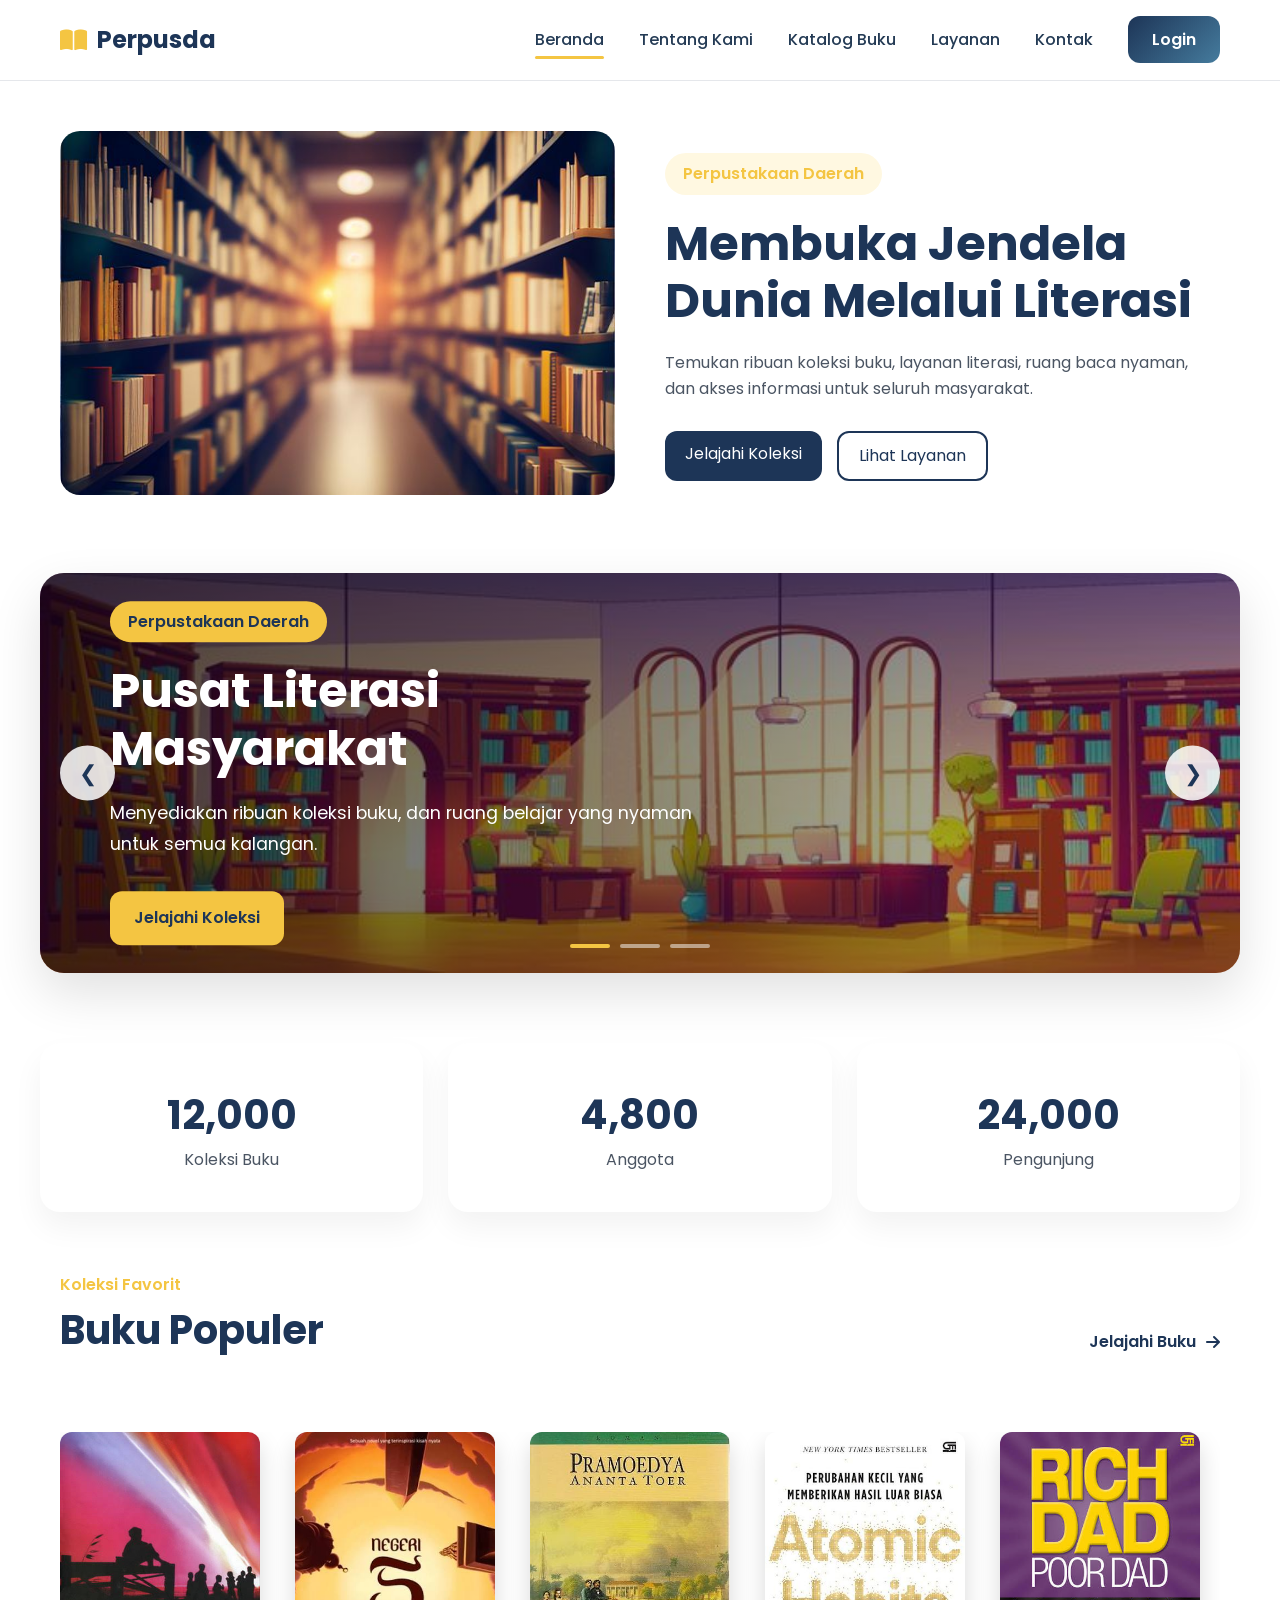
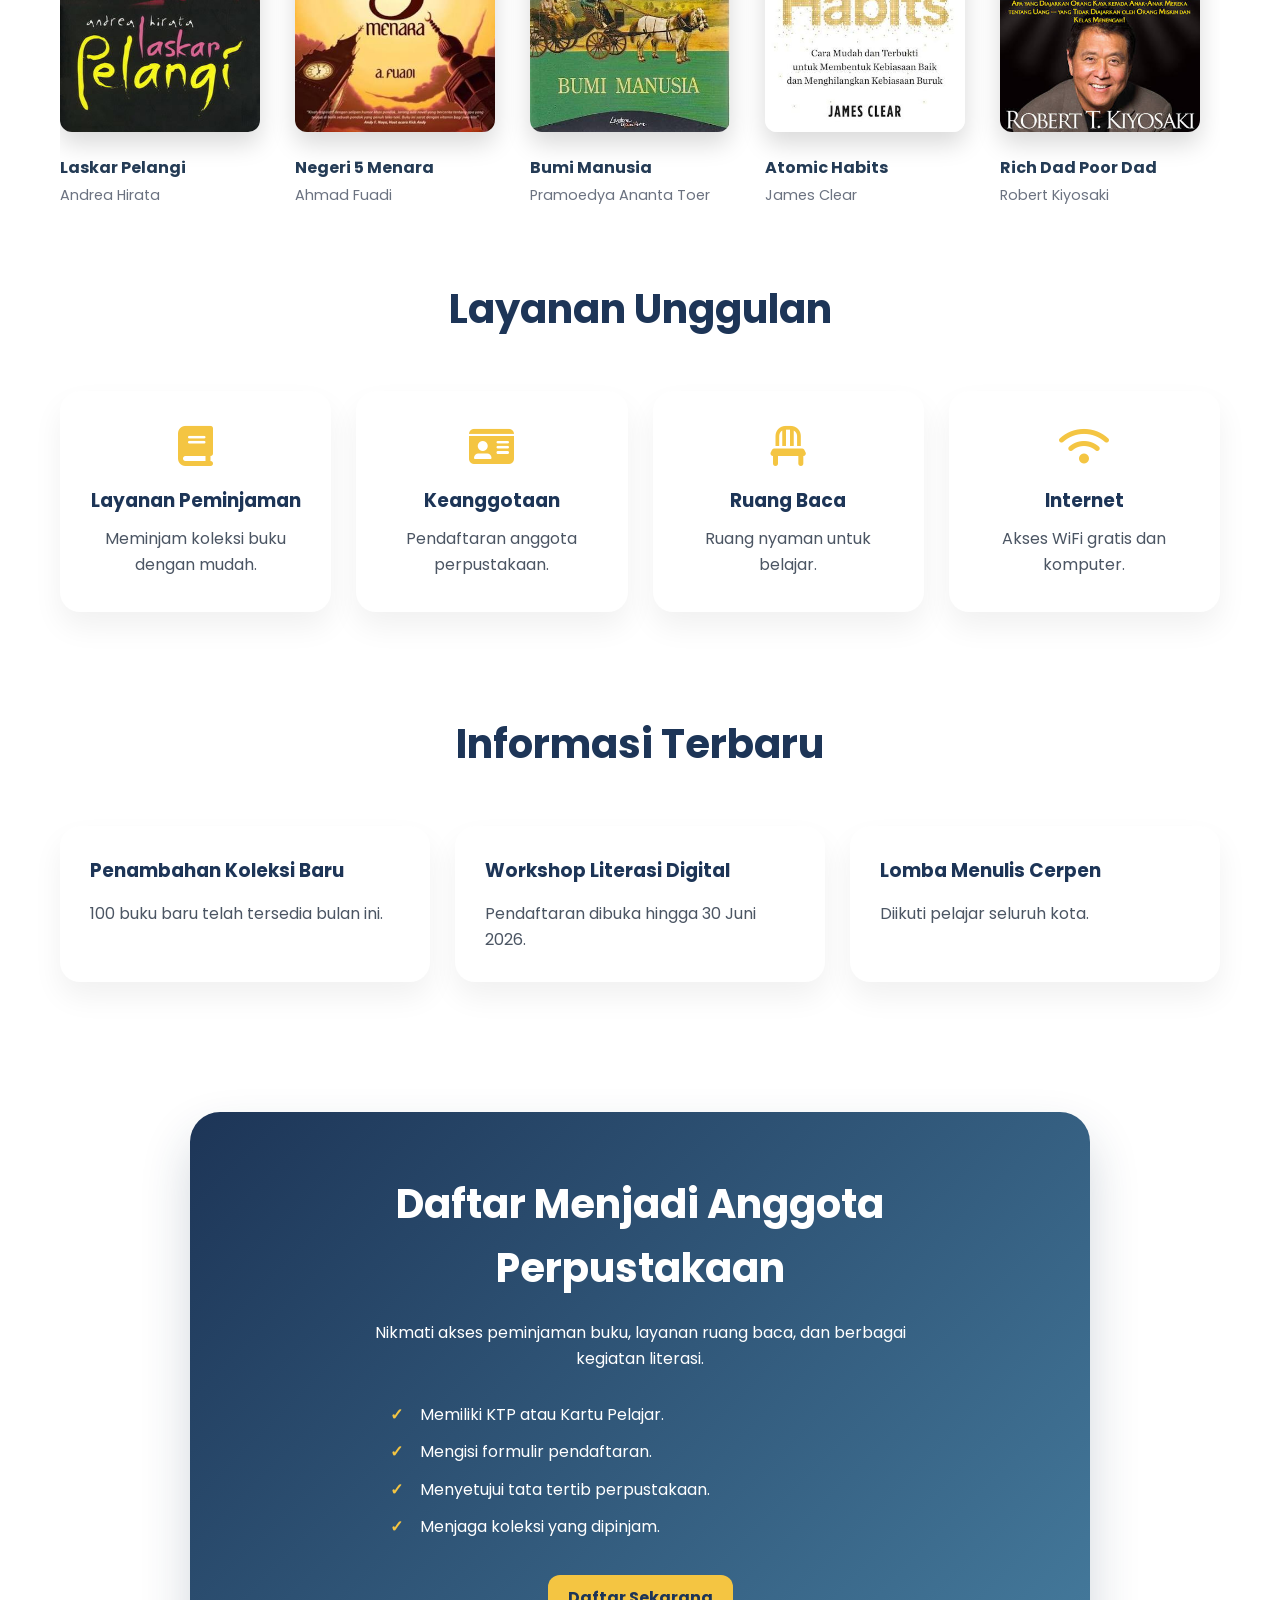
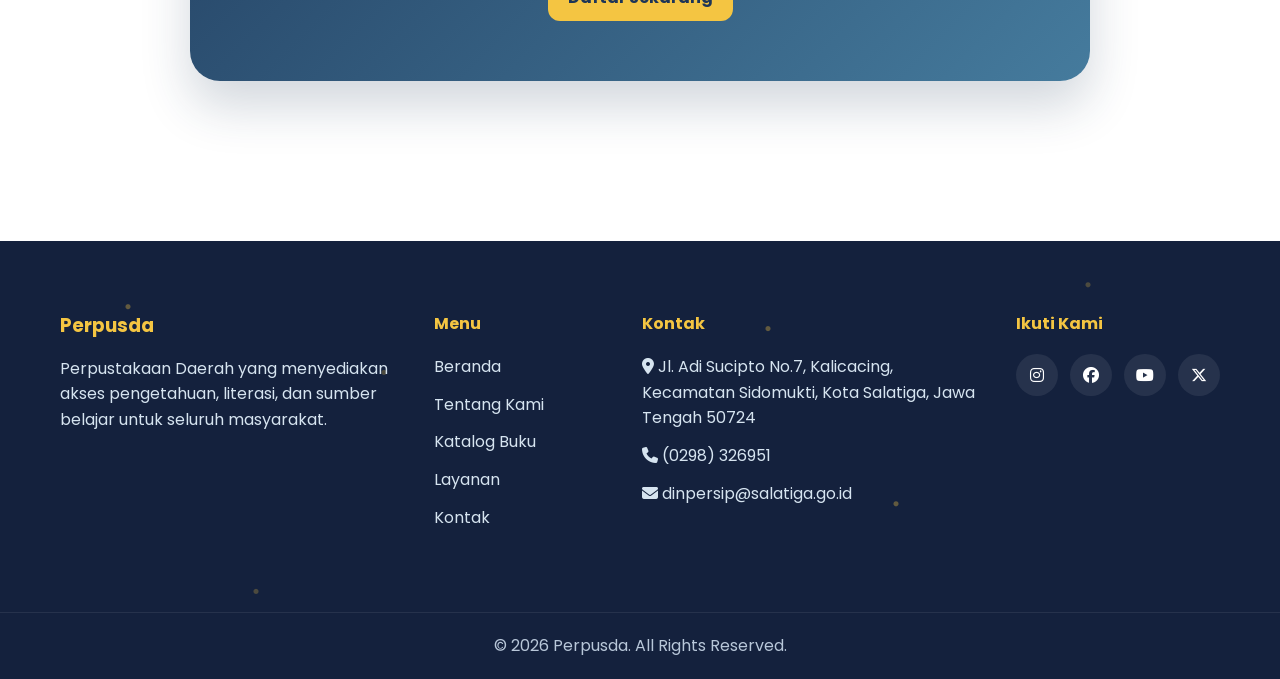
==== index.html @ 0315a5a1 "rename home.html jadi index.html" ====
<!doctype html>
<html lang="id">
  <head>
    <meta charset="UTF-8" />
    <meta name="viewport" content="width=device-width, initial-scale=1.0" />
    <title>Perpusda</title>
    <link rel="stylesheet" href="css/style-home.css" />

    <!-- Icon -->
    <link
      rel="stylesheet"
      href="https://cdnjs.cloudflare.com/ajax/libs/font-awesome/6.5.1/css/all.min.css"
    />
  </head>
  <body>
    <!-- Navbar -->
    <header>
      <nav class="navbar">
        <a href="home.html" class="logo">
          <i class="fa-solid fa-book-open"></i>
          Perpusda
        </a>

        <ul class="nav-links">
          <li><a href="home.html" class="active">Beranda</a></li>
          <li><a href="tentang.html">Tentang Kami</a></li>
          <li><a href="katalog.html">Katalog Buku</a></li>
          <li><a href="layanan.html">Layanan</a></li>
          <li><a href="kontak.html">Kontak</a></li>
          <li><a href="login.html" class="login-btn">Login</a></li>
        </ul>

        <button class="menu-toggle">
          <i class="fa-solid fa-bars"></i>
        </button>
      </nav>
    </header>

    <!-- Konten -->

    <!-- hero section -->
    <section class="home-hero-section">
      <div class="home-hero-container">
        <div class="home-hero-image">
          <img src="images/home/hero-img.jpg" alt="Perpustakaan" />
        </div>
        
        <div class="home-hero-content">
          <span class="home-hero-tag"> Perpustakaan Daerah </span>

          <h1 class="home-hero-title">
            Membuka Jendela Dunia Melalui Literasi
          </h1>

          <p class="home-hero-description">
            Temukan ribuan koleksi buku, layanan literasi, ruang baca nyaman,
            dan akses informasi untuk seluruh masyarakat.
          </p>

          <div class="home-hero-buttons">
            <a href="katalog.html" class="home-primary-btn">Jelajahi Koleksi</a>

            <a href="layanan.html" class="home-secondary-btn">Lihat Layanan</a>
          </div>
        </div>
      </div>
    </section>

    <!-- carousel -->
    <section class="home-carousel-section">
      <div class="home-carousel-container">
        <!-- Slide 1 -->
        <div class="home-carousel-slide active">
          <img
            src="images/home/carousel1.jpg"
            alt="Gedung Perpustakaan"
            class="home-carousel-image"
          />

          <div class="home-carousel-overlay"></div>

          <div class="home-carousel-content">
            <span class="home-carousel-badge">Perpustakaan Daerah</span>

            <h2 class="home-carousel-title">Pusat Literasi Masyarakat</h2>

            <p class="home-carousel-description">
              Menyediakan ribuan koleksi buku, dan ruang belajar yang nyaman
              untuk semua kalangan.
            </p>

            <a href="katalog.html" class="home-carousel-button">
              Jelajahi Koleksi
            </a>
          </div>
        </div>

        <!-- Slide 2 -->
        <div class="home-carousel-slide">
          <img
            src="images/home/carousel2.jpg"
            alt="Ruang Baca"
            class="home-carousel-image"
          />

          <div class="home-carousel-overlay"></div>

          <div class="home-carousel-content">
            <span class="home-carousel-badge">Fasilitas</span>

            <h2 class="home-carousel-title">Ruang Baca Nyaman dan Modern</h2>

            <p class="home-carousel-description">
              Dilengkapi WiFi gratis, area diskusi, dan komputer publik.
            </p>

            <a href="layanan.html" class="home-carousel-button"
              >Lihat Layanan</a
            >
          </div>
        </div>

        <!-- Slide 3 -->
        <div class="home-carousel-slide">
          <img
            src="images/home/carousel3.jpg"
            alt="Workshop"
            class="home-carousel-image"
          />

          <div class="home-carousel-overlay"></div>

          <div class="home-carousel-content">
            <span class="home-carousel-badge">Event</span>

            <h2 class="home-carousel-title">Baca Buku Bareng</h2>

            <p class="home-carousel-description">
              Bawa buku favoritmu dan baca bersama komunitas perpustakaan.
            </p>

            <a href="#" class="home-carousel-button">Gabung Sekarang</a>
          </div>
        </div>

        <!-- Tombol Navigasi -->
        <button class="home-carousel-arrow home-carousel-prev">❮</button>

        <button class="home-carousel-arrow home-carousel-next">❯</button>

        <!-- Indicator -->
        <div class="home-carousel-dots">
          <span class="home-carousel-dot active"></span>
          <span class="home-carousel-dot"></span>
          <span class="home-carousel-dot"></span>
        </div>
      </div>
    </section>

    <!-- statistik -->
    <section class="home-stats-section">
      <div class="home-stats-container">
        <div class="home-stat-item">
          <h3 class="home-stat-number" data-target="25000">0</h3>
          <p>Koleksi Buku</p>
        </div>

        <div class="home-stat-item">
          <h3 class="home-stat-number" data-target="10000">0</h3>
          <p>Anggota</p>
        </div>

        <div class="home-stat-item">
          <h3 class="home-stat-number" data-target="50000">0</h3>
          <p>Pengunjung</p>
        </div>
      </div>
    </section>

    <!-- Buku Populer -->
    <section class="home-popular-section">
      <div class="home-section-heading">
        <div>
          <span class="home-section-subtitle"> Koleksi Favorit </span>

          <h2 class="home-section-title">Buku Populer</h2>
        </div>

        <a href="katalog.html" class="home-popular-link">
          Jelajahi Buku
          <i class="fa-solid fa-arrow-right"></i>
        </a>
      </div>

      <div class="home-popular-bookshelf">
        <article class="home-popular-book">
          <img
            src="images/katalog/laskar-pelangi.jpg"
            alt="Laskar Pelangi"
            class="home-popular-cover"
          />

          <h3 class="home-popular-title">Laskar Pelangi</h3>

          <p class="home-popular-author">Andrea Hirata</p>
        </article>

        <article class="home-popular-book">
          <img
            src="images/katalog/negeri-5-menara.jpg"
            alt="Negeri 5 Menara"
            class="home-popular-cover"
          />

          <h3 class="home-popular-title">Negeri 5 Menara</h3>

          <p class="home-popular-author">Ahmad Fuadi</p>
        </article>

        <article class="home-popular-book">
          <img
            src="images/katalog/bumi-manusia.jpg"
            alt="Bumi Manusia"
            class="home-popular-cover"
          />

          <h3 class="home-popular-title">Bumi Manusia</h3>

          <p class="home-popular-author">Pramoedya Ananta Toer</p>
        </article>

        <article class="home-popular-book">
          <img
            src="images/katalog/atomic-habits.jpg"
            alt="Atomic Habits"
            class="home-popular-cover"
          />

          <h3 class="home-popular-title">Atomic Habits</h3>

          <p class="home-popular-author">James Clear</p>
        </article>

        <article class="home-popular-book">
          <img
            src="images/katalog/rich dad poor dad.jpg"
            alt="Rich Dad Poor Dad"
            class="home-popular-cover"
          />

          <h3 class="home-popular-title">Rich Dad Poor Dad</h3>

          <p class="home-popular-author">Robert Kiyosaki</p>
        </article>
      </div>
    </section>

    <!-- Layanan -->
    <section class="home-services-section" id="layanan">
      <div class="home-services-container">
        <h2 class="home-section-title">Layanan Unggulan</h2>

        <div class="home-services-grid">
          <div class="home-service-item">
            <i class="fa-solid fa-book"></i>
            <h3>Layanan Peminjaman</h3>
            <p>Meminjam koleksi buku dengan mudah.</p>
          </div>

          <div class="home-service-item">
            <i class="fa-solid fa-id-card"></i>
            <h3>Keanggotaan</h3>
            <p>Pendaftaran anggota perpustakaan.</p>
          </div>

          <div class="home-service-item">
            <i class="fa-solid fa-chair"></i>
            <h3>Ruang Baca</h3>
            <p>Ruang nyaman untuk belajar.</p>
          </div>

          <div class="home-service-item">
            <i class="fa-solid fa-wifi"></i>
            <h3>Internet</h3>
            <p>Akses WiFi gratis dan komputer.</p>
          </div>
        </div>
      </div>
    </section>

    <!-- Informasi Terbaru -->
    <section class="home-news-section">
      <h2 class="home-section-title">Informasi Terbaru</h2>

      <div class="home-news-grid">
        <article class="home-news-item">
          <h3>Penambahan Koleksi Baru</h3>
          <p>100 buku baru telah tersedia bulan ini.</p>
        </article>

        <article class="home-news-item">
          <h3>Workshop Literasi Digital</h3>
          <p>Pendaftaran dibuka hingga 30 Juni 2026.</p>
        </article>

        <article class="home-news-item">
          <h3>Lomba Menulis Cerpen</h3>
          <p>Diikuti pelajar seluruh kota.</p>
        </article>
      </div>
    </section>

    <!-- Membership -->
    <section class="home-membership-section">
      <div class="home-membership-container">
        <h2>Daftar Menjadi Anggota Perpustakaan</h2>

        <p>
          Nikmati akses peminjaman buku, layanan ruang baca, dan berbagai
          kegiatan literasi.
        </p>

        <ul class="home-membership-terms">
          <li>Memiliki KTP atau Kartu Pelajar.</li>

          <li>Mengisi formulir pendaftaran.</li>

          <li>Menyetujui tata tertib perpustakaan.</li>

          <li>Menjaga koleksi yang dipinjam.</li>
        </ul>

        <a href="login.html" class="home-primary-btn"> Daftar Sekarang </a>
      </div>
    </section>

    <!-- Footer -->
    <footer>
      <div class="footer-container">
        <div class="footer-brand">
          <h3>Perpusda</h3>
          <p>
            Perpustakaan Daerah yang menyediakan akses pengetahuan, literasi,
            dan sumber belajar untuk seluruh masyarakat.
          </p>
        </div>

        <div class="footer-links">
          <h4>Menu</h4>
          <a href="home.html">Beranda</a>
          <a href="tentang.html">Tentang Kami</a>
          <a href="katalog.html">Katalog Buku</a>
          <a href="layanan.html">Layanan</a>
          <a href="kontak.html">Kontak</a>
        </div>

        <div class="footer-contact">
          <h4>Kontak</h4>
          <p><i class="fa-solid fa-location-dot"></i> Jl. Adi Sucipto No.7, Kalicacing, Kecamatan Sidomukti, Kota Salatiga, Jawa Tengah 50724</p>
          <p><i class="fa-solid fa-phone"></i> (0298) 326951</p>
          <p><i class="fa-solid fa-envelope"></i> dinpersip@salatiga.go.id</p>
        </div>

        <div class="footer-social">
          <h4>Ikuti Kami</h4>

          <div class="social-icons">
            <a href="#"><i class="fab fa-instagram"></i></a>
            <a href="#"><i class="fab fa-facebook"></i></a>
            <a href="#"><i class="fab fa-youtube"></i></a>
            <a href="#"><i class="fab fa-x-twitter"></i></a>
          </div>
        </div>
      </div>

      <div class="footer-bottom">© 2026 Perpusda. All Rights Reserved.</div>
    </footer>
    <script src="js/script.js"></script>
    <script src="js/script-home.js"></script>
  </body>
</html>
---- css/style-home.css ----
/* =========================
   GOOGLE FONT
========================= */
@import url('https://fonts.googleapis.com/css2?family=Poppins:wght@300;400;500;600;700&display=swap');

/* =========================
   ROOT COLOR
========================= */
:root{
    --background: #FFFFFF;

    /* Starry Night Palette */
    --primary: #1D3557;
    --secondary: #457B9D;
    --accent: #F4C542;
    --accent-dark: #D9A404;

    --heading: #243B55;
    --text: #4B5563;
    --border: #E5E7EB;

    --card-bg: #FFFDF7;
    --footer-bg: #14213D;

    --shadow:
        0 10px 25px rgba(29,53,87,.08);
}

*{
    margin:0;
    padding:0;
    box-sizing:border-box;
}

html{
    scroll-behavior:smooth;
}

body{
    font-family:'Poppins', sans-serif;
    background:var(--background);
    color:var(--text);
    line-height:1.6;
}

a{
    text-decoration:none;
}

ul{
    list-style:none;
}

/* =========================
   NAVBAR
========================= */

header{
    position:sticky;
    top:0;
    z-index:1000;
    background:rgba(255,255,255,.96);
    backdrop-filter:blur(12px);
    border-bottom:1px solid var(--border);
}

.navbar{
    max-width:1200px;
    margin:auto;
    height:80px;
    padding:0 20px;

    display:flex;
    align-items:center;
    justify-content:space-between;
}

/* Logo */

.logo{
    display:flex;
    align-items:center;
    gap:10px;

    font-size:1.5rem;
    font-weight:700;
    color:var(--primary);
}

.logo i{
    color:var(--accent);
}

/* Menu */

.nav-links{
    display:flex;
    gap:35px;
}

.nav-links a{
    position:relative;
    color:var(--heading);
    font-weight:500;
    transition:.3s;
}

.nav-links a::after{
    content:'';
    position:absolute;
    left:0;
    bottom:-8px;

    width:0;
    height:3px;

    background:var(--accent);
    border-radius:99px;

    transition:.3s;
}

.nav-links a:hover{
    color:var(--primary);
}

.nav-links a:hover::after{
    width:100%;
}

.nav-links a:hover::after,
.nav-links a.active::after {
    width: 100%;
}

/* Login Button */

.nav-links .login-btn{
    background:linear-gradient(
        135deg,
        var(--primary),
        var(--secondary)
    );

    color:white;
    padding:12px 24px;
    border-radius:12px;

    font-weight:600;
    transition:.3s;
}

.nav-links .login-btn::after{
    display:none;
}

.nav-links .login-btn:hover{
    transform:translateY(-2px);
    box-shadow:
        0 12px 24px rgba(29,53,87,.2);
}

/* Mobile Button */

.menu-toggle{
    display:none;
    background:none;
    border:none;
    font-size:1.5rem;
    cursor:pointer;
    color:var(--primary);
}

/* =========================
   DEMO CONTENT
========================= */

main{
    min-height:70vh;
}

/* =========================
   FOOTER
========================= */

footer{
    position:relative;
    overflow:hidden;

    background:var(--footer-bg);
    color:white;

    margin-top:80px;
}

/* Star effect */

footer::before{
    content:"";

    position:absolute;
    inset:0;

    background:
    radial-gradient(circle at 10% 15%, rgba(244,197,66,.35) 2px, transparent 3px),
    radial-gradient(circle at 30% 30%, rgba(244,197,66,.25) 2px, transparent 3px),
    radial-gradient(circle at 60% 20%, rgba(244,197,66,.35) 2px, transparent 3px),
    radial-gradient(circle at 85% 10%, rgba(244,197,66,.25) 2px, transparent 3px),
    radial-gradient(circle at 70% 60%, rgba(244,197,66,.35) 2px, transparent 3px),
    radial-gradient(circle at 20% 80%, rgba(244,197,66,.25) 2px, transparent 3px);

    pointer-events:none;
}

/* Footer Container */

.footer-container{
    position:relative;
    z-index:2;

    max-width:1200px;
    margin:auto;
    padding:70px 20px;

    display:grid;
    grid-template-columns:
        2fr
        1fr
        2fr
        1fr;

    gap:40px;
}

/* Brand */

.footer-brand h3{
    color:var(--accent);
    margin-bottom:15px;
}

.footer-brand p{
    color:#D6E4F0;
}

/* Titles */

.footer-links h4,
.footer-contact h4,
.footer-social h4{
    color:var(--accent);
    margin-bottom:18px;
}

/* Links */

.footer-links{
    display:flex;
    flex-direction:column;
}

.footer-links a{
    color:#D6E4F0;
    margin-bottom:12px;
    transition:.3s;
}

.footer-links a:hover{
    color:var(--accent);
    padding-left:5px;
}

/* Contact */

.footer-contact p{
    color:#D6E4F0;
    margin-bottom:12px;
}

/* Social */

.social-icons{
    display:flex;
    gap:12px;
}

.social-icons a{
    width:42px;
    height:42px;

    border-radius:50%;

    display:flex;
    align-items:center;
    justify-content:center;

    background:rgba(255,255,255,.08);
    color:white;

    transition:.3s;
}

.social-icons a:hover{
    background:var(--accent);
    color:var(--primary);
    transform:translateY(-4px);
}

/* Bottom */

.footer-bottom{
    position:relative;
    z-index:2;

    text-align:center;

    padding:20px;

    color:#B8C7D9;

    border-top:
        1px solid rgba(255,255,255,.08);
}


/* CSS untuk home */
/* Kode di bawah ini */
.home-hero-section{
    padding:50px 0;
}

.home-hero-container{
    max-width:1200px;
    margin:auto;
    padding:0 20px;

    display:grid;
    grid-template-columns:1fr 1fr;
    gap:50px;
    align-items:center;
}

.home-hero-tag{
    display:inline-block;

    padding:8px 18px;

    border-radius:50px;

    background:#FFF8E1;

    color:var(--accent);

    font-weight:600;
}

.home-hero-title{
    font-size:3rem;
    line-height:1.2;
    color:var(--primary);

    margin:20px 0;
}

.home-hero-description{
    max-width:550px;
    margin-bottom:30px;
}

.home-hero-image img{
    width:100%;
    max-width:600px;
    border-radius:20px;
}

.home-hero-buttons{
    display:flex;
    gap:15px;
}

.home-primary-btn{
    background:var(--primary);
    color:white;

    padding:10px 20px;
    border-radius:12px;
}

.home-secondary-btn{
    border:2px solid var(--primary);
    color:var(--primary);

    padding:10px 20px;
    border-radius:12px;
}

/* ==================================
   HOME CAROUSEL
================================== */

.home-carousel-section{
    padding:20px 0;
}

.home-carousel-container{
    max-width:1200px;
    height:400px;

    margin:auto;

    position:relative;

    overflow:hidden;

    border-radius:24px;

    box-shadow:
    0 20px 50px rgba(0,0,0,.12);
}

.home-carousel-slide{
    position:absolute;

    inset:0;

    opacity:0;

    transition:opacity .6s ease;

    pointer-events:none;
}

.home-carousel-slide.active{
    opacity:1;
    pointer-events:auto;
}

.home-carousel-image{
    width:100%;
    height:100%;
    object-fit:cover;
}

.home-carousel-overlay{
    position:absolute;
    inset:0;

    background:
    linear-gradient(
        to right,
        rgba(0,0,0,.65),
        rgba(0,0,0,.25)
    );
}

.home-carousel-content{
    position:absolute;

    left:70px;
    top:50%;

    transform:translateY(-50%);

    max-width:600px;

    color:white;

    z-index:5;
}

.home-carousel-badge{
    display:inline-block;

    padding:8px 18px;

    border-radius:50px;

    background:var(--accent);

    color:var(--primary);

    font-weight:600;

    margin-bottom:20px;
}

.home-carousel-title{
    font-size:3rem;
    line-height:1.2;

    margin-bottom:20px;
}

.home-carousel-description{
    font-size:1.1rem;
    line-height:1.8;

    margin-bottom:30px;
}

.home-carousel-button{
    display:inline-block;

    background:var(--accent);

    color:var(--primary);

    padding:14px 24px;

    border-radius:12px;

    font-weight:600;
}

/* Arrow */

.home-carousel-arrow{
    position:absolute;

    top:50%;

    transform:translateY(-50%);

    width:55px;
    height:55px;

    border:none;

    border-radius:50%;

    cursor:pointer;

    z-index:10;

    background:
    rgba(255,255,255,.85);

    color:var(--primary);

    font-size:1.4rem;

    transition:.3s;
}

.home-carousel-arrow:hover{
    background:var(--accent);
}

.home-carousel-prev{
    left:20px;
}

.home-carousel-next{
    right:20px;
}

/* Dots */

.home-carousel-dots{
    position:absolute;

    bottom:25px;
    left:50%;

    transform:translateX(-50%);

    display:flex;
    gap:10px;

    z-index:10;
}

.home-carousel-dot{
    width:40px;
    height:4px;

    border-radius:999px;

    background:
    rgba(255,255,255,.5);

    cursor:pointer;

    transition:.3s;
}

.home-carousel-dot.active{
    background:var(--accent);
}

.home-stats-section{
    padding:50px 0;
}

.home-stats-container{
    max-width:1200px;
    margin:auto;

    display:grid;
    grid-template-columns:
        repeat(3,1fr);

    gap:25px;
}

.home-stat-item{
    padding:40px;
    text-align:center;

    border-radius:20px;

    background:white;

    box-shadow:
    0 15px 30px rgba(0,0,0,.05);
}

.home-stat-item h3{
    font-size:2.5rem;
    color:var(--primary);
}

.home-popular-section{
    max-width:1200px;
    margin:10px auto;
    padding:0 20px;
}

.home-section-heading{
    display:flex;
    justify-content:space-between;
    align-items:center;

    margin-bottom:20px;
}

.home-section-subtitle{
    color:var(--accent);
    font-weight:600;
}

.home-section-title{
    color:var(--primary);
    font-size:2.2rem;
}

.home-popular-link{
    display:flex;
    align-items:center;
    gap:10px;

    color:var(--primary);
    font-weight:600;
}

.home-popular-bookshelf{
    display:flex;
    gap:35px;

    overflow-x:auto;

    padding-bottom:10px;
}

.home-popular-bookshelf::-webkit-scrollbar{
    height:6px;
}

.home-popular-bookshelf::-webkit-scrollbar-thumb{
    background:var(--accent);
    border-radius:999px;
}

.home-popular-book{
    min-width:180px;
    transition:.3s;
}

.home-popular-book:hover{
    transform:translateY(-10px);
}

.home-popular-cover{
    width:200px;
    aspect-ratio:3/4.5;

    object-fit:cover;

    border-radius:12px;

    box-shadow:
        0 12px 25px rgba(0,0,0,.15);

    margin-bottom:15px;
}

.home-popular-title{
    color:var(--heading);
    font-size:1rem;
    margin-bottom:4px;
}

.home-popular-author{
    color:#6B7280;
    font-size:.9rem;
}

.home-services-section{
    padding:50px 0;
}

.home-services-container{
    max-width:1200px;
    margin:auto;
    padding:0 20px;
}

.home-section-title{
    text-align:center;
    color:var(--primary);
    font-size:2.5rem;
    margin-bottom:50px;
}

.home-services-grid{
    display:grid;
    grid-template-columns:
        repeat(auto-fit,minmax(250px,1fr));
    gap:25px;
}

.home-service-item{
    background:white;
    padding:35px 25px;

    text-align:center;

    border-radius:20px;

    box-shadow:
        0 15px 30px rgba(0,0,0,.06);

    transition:.3s;
}

.home-service-item:hover{
    transform:translateY(-10px);
}

.home-service-item i{
    font-size:2.5rem;
    color:var(--accent);
    margin-bottom:20px;
}

.home-service-item h3{
    color:var(--primary);
    margin-bottom:10px;
}

/* HOME NEWS */

.home-news-section{
    padding:50px 0;
}

.home-news-grid{
    max-width:1200px;
    margin:auto;

    padding:0 20px;

    display:grid;
    grid-template-columns:
        repeat(auto-fit,minmax(300px,1fr));

    gap:25px;
}

.home-news-item{
    background:white;

    padding:30px;

    border-radius:20px;

    box-shadow:
        0 15px 30px rgba(0,0,0,.06);

    transition:.3s;
}

.home-news-item:hover{
    transform:translateY(-8px);
}

.home-news-item h3{
    color:var(--primary);
    margin-bottom:15px;
}

/* HOME MEMBERSHIP CTA */

.home-membership-section{
    padding:80px 20px;
}

.home-membership-container{

    max-width:900px;
    margin:auto;

    background:
        linear-gradient(
            135deg,
            var(--primary),
            var(--secondary)
        );

    color:white;

    padding:60px;

    border-radius:30px;

    text-align:center;

    box-shadow:
        0 25px 50px rgba(29,53,87,.2);
}

.home-membership-container h2{
    font-size:2.5rem;
    margin-bottom:20px;
}

.home-membership-container p{
    max-width:600px;
    margin:auto auto 30px;
}

.home-membership-terms{
    text-align:left;

    max-width:500px;

    margin:0 auto 35px;

    display:flex;
    flex-direction:column;
    gap:12px;
}

.home-membership-terms li{
    list-style:none;

    position:relative;

    padding-left:30px;
}

.home-membership-terms li::before{
    content:"✓";

    position:absolute;
    left:0;

    color:var(--accent);

    font-weight:bold;
}

.home-membership-container .home-primary-btn{
    background:var(--accent);
    color:var(--primary);

    font-weight:700;

    display:inline-block;
}


/* =========================================
   RESPONSIVE HOME PAGE
========================================= */

/* Laptop kecil / Tablet */
@media (max-width: 992px) {
  .navbar {
    padding: 0 15px;
  }

  .nav-links {
    gap: 20px;
  }

  .home-hero-container {
    max-width: 90%;
  }

  .home-hero-description {
    max-width: 100%;
  }

  .home-hero-title {
    font-size: 2rem;
  }

  .home-hero-description {
    font-size: 1rem;
  }

  .home-hero-tag {
    font-size: 0.9rem;
    padding: 6px 14px;
  }

  .home-hero-image img {
    width: 100%;
    max-width: 500px;
  }

  .home-carousel-container {
    height: 350px;
    width: 90%;
  }

  .home-carousel-content {
    left: 100px;
    max-width: 80%;
  }

  .home-carousel-badge {
    padding: 6px 14px;
    font-size: 0.9rem;
  }

  .home-carousel-title {
    font-size: 2rem;
  }

  .home-carousel-description {
    font-size: 1rem;
  }

  .home-carousel-button {
    padding: 12px 20px;
    font-size: 0.9rem;
  }

  .home-stats-container {
    grid-template-columns: repeat(3, 1fr);
    gap: 20px;
    max-width: 90%;
  }

  .home-services-grid {
    grid-template-columns: repeat(3, 1fr);
  }

  .footer-container {
    grid-template-columns: 1fr 1fr;
    gap: 30px;
    max-width: 90%;
  }

  .home-popular-section {
    max-width: 90%;
  }

  .home-services-container {
    max-width: 90%;
    grid-template-columns: 1fr 1fr;
  }

  .home-news-grid {
    max-width: 90%;
    grid-template-columns: 1fr 1fr;
  }

  .home-membership-container {
    max-width: 90%;
  }
}

/* Mobile */
@media (max-width: 768px) {
  /* Navbar mobile */
  .menu-toggle {
    display: block;
  }

  .nav-links {
    position: absolute;
    top: 80px;
    left: 0;
    width: 100%;

    flex-direction: column;
    background: white;
    padding: 20px;

    gap: 20px;
    display: none;

    border-bottom: 1px solid var(--border);
  }

  .nav-links.active {
    display: flex;
  }

  .nav-links .login-btn {
    display: block;
    width: 100%;
    margin-top: 10px;
    text-align: center;
  }
  
  /* Hero */
  .home-hero-section {
    padding: 30px 0;
  }

  .home-hero-container {
    grid-template-columns: 1fr;
    text-align: center;
    gap: 15px;
  }
  
  .home-hero-buttons {
    justify-content: center;
    flex-wrap: wrap;
  }

  .home-hero-title {
    font-size: 1.8rem;
  }

  .home-hero-description {
    font-size: 0.8rem;
  }

  .home-hero-tag {
    font-size: 0.8rem;
    padding: 4px 12px;
  }

  .home-hero-buttons {
    font-size: 14px;
  }

  /* Carousel */
  .home-carousel-container {
    height: 280px;
    border-radius: 16px;
  }

  .home-carousel-content {
    left: 90px;
    right: 100px;
    max-width: 90%;
  }

  .home-carousel-title {
    font-size: 1.3rem;
  }

  .home-carousel-description {
    font-size: 0.9rem;
    line-height: 1.5;
  }

  .home-carousel-button {
    padding: 10px 18px;
    font-size: 0.8rem;
  }

  /* Statistik */
  .home-stats-container {
    grid-template-columns: 1fr 1fr;
  }

  /* Popular books */
  .home-popular-bookshelf {
    gap: 40px;
    overflow-x: auto;
    padding-bottom: 10px;
  }

  .home-popular-book {
    min-width: 180px;
  }

  /* Services */
  .home-services-grid {
    grid-template-columns: 1fr 1fr;
  }

  .home-membership-container h2 {
    font-size: 1.8rem;
  }
}

/* Extra small device */
@media (max-width: 480px) {
  .logo {
    font-size: 1.2rem;
  }

  .home-hero-title {
    font-size: 1.6rem;
  }

  .home-carousel-content {
    gap: 5px;
  }

  .home-carousel-badge {
    padding: 4px 12px;
    font-size: 0.8rem;
    margin-bottom: 10px;
  }

  .home-carousel-title {
    font-size: 1rem;
    margin-bottom: 10px;
  }

  .home-carousel-description {
    font-size: 0.8rem;
    margin-bottom: 10px;
  }

   .home-carousel-button {
    padding: 8px 16px;
    font-size: 0.8rem;
  }

  /* Statistik */
  .home-stats-container {
    grid-template-columns: 1fr;
  }

  /* Layanan */
  .home-services-grid {
    grid-template-columns: 1fr;
  }

  /* News */
  .home-news-grid {
    grid-template-columns: 1fr;
  }

  .home-stat-item h3 {
    font-size: 1.8rem;
  }

  .home-section-title {
    font-size: 1.5rem;
  }

  /* Footer */
  .footer-container {
    grid-template-columns: 1fr;
    text-align: center;
  }

  .social-icons {
    justify-content: center;
  }
}
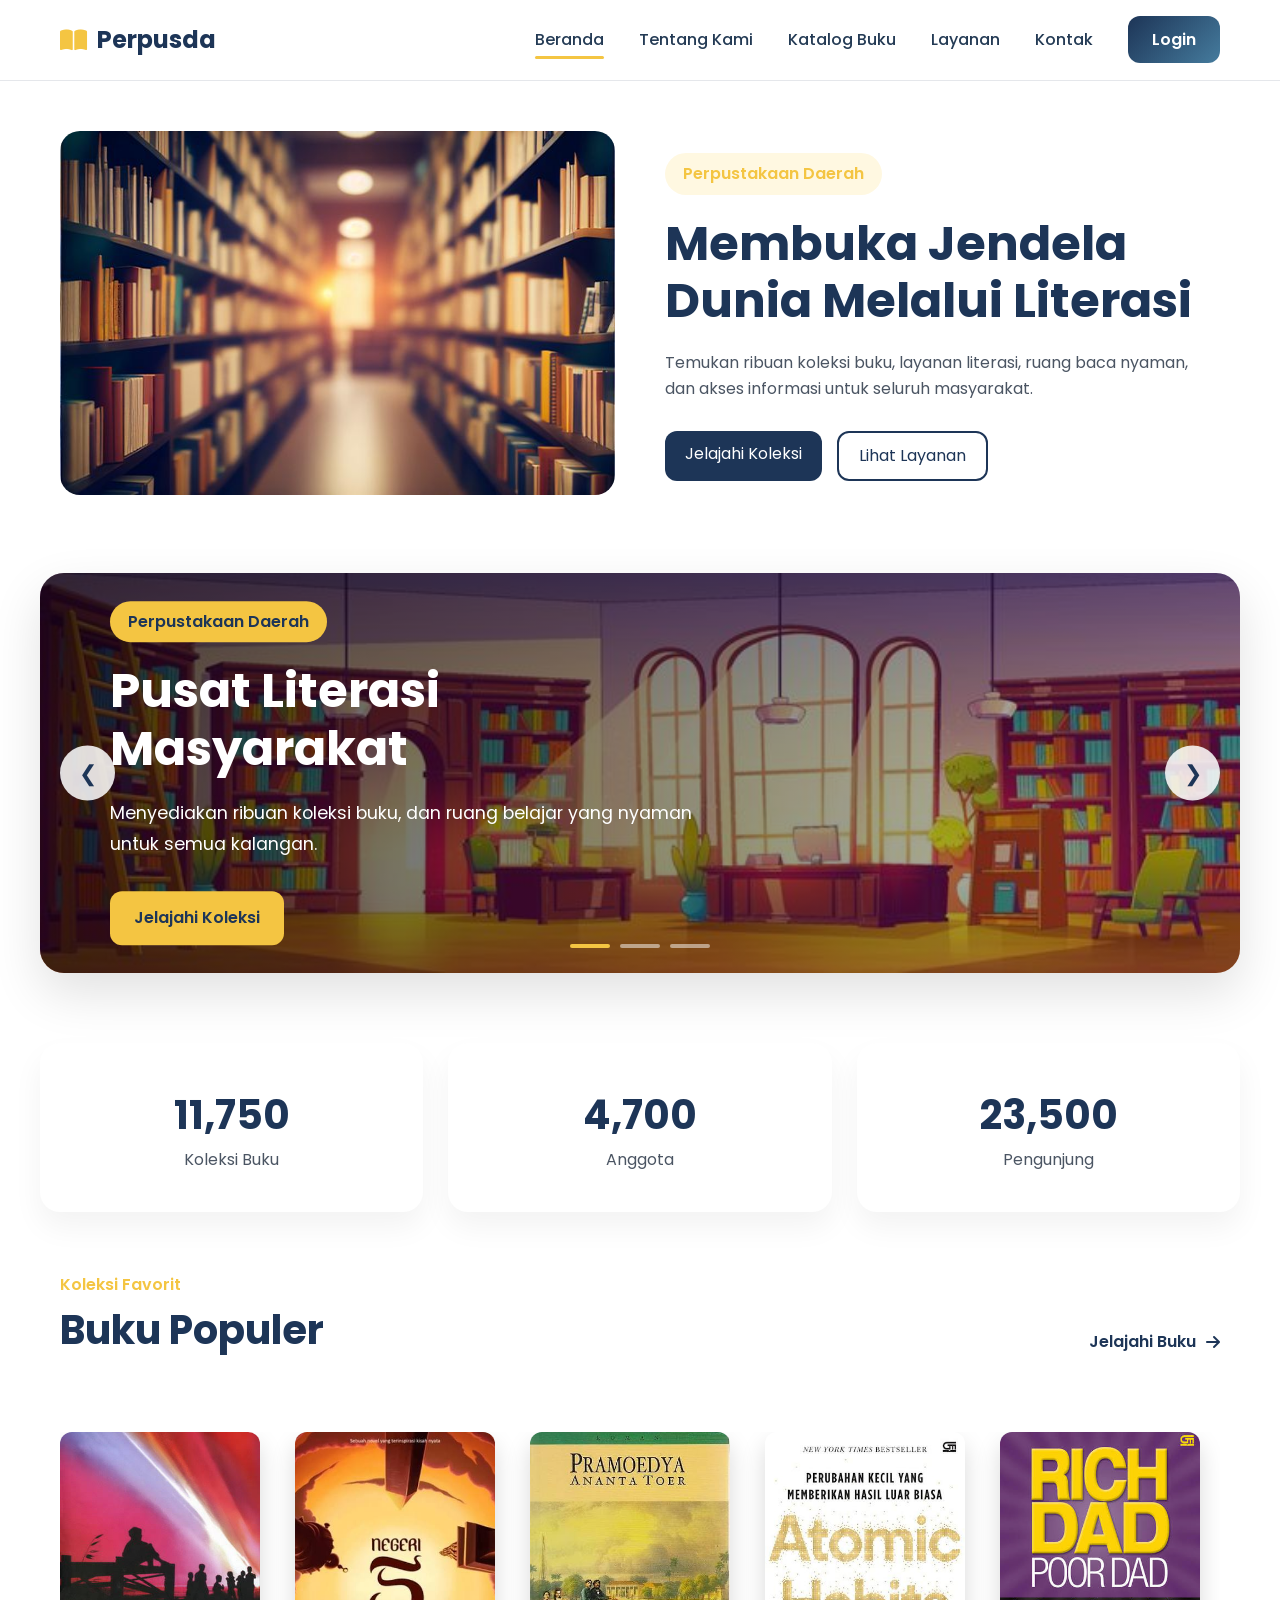
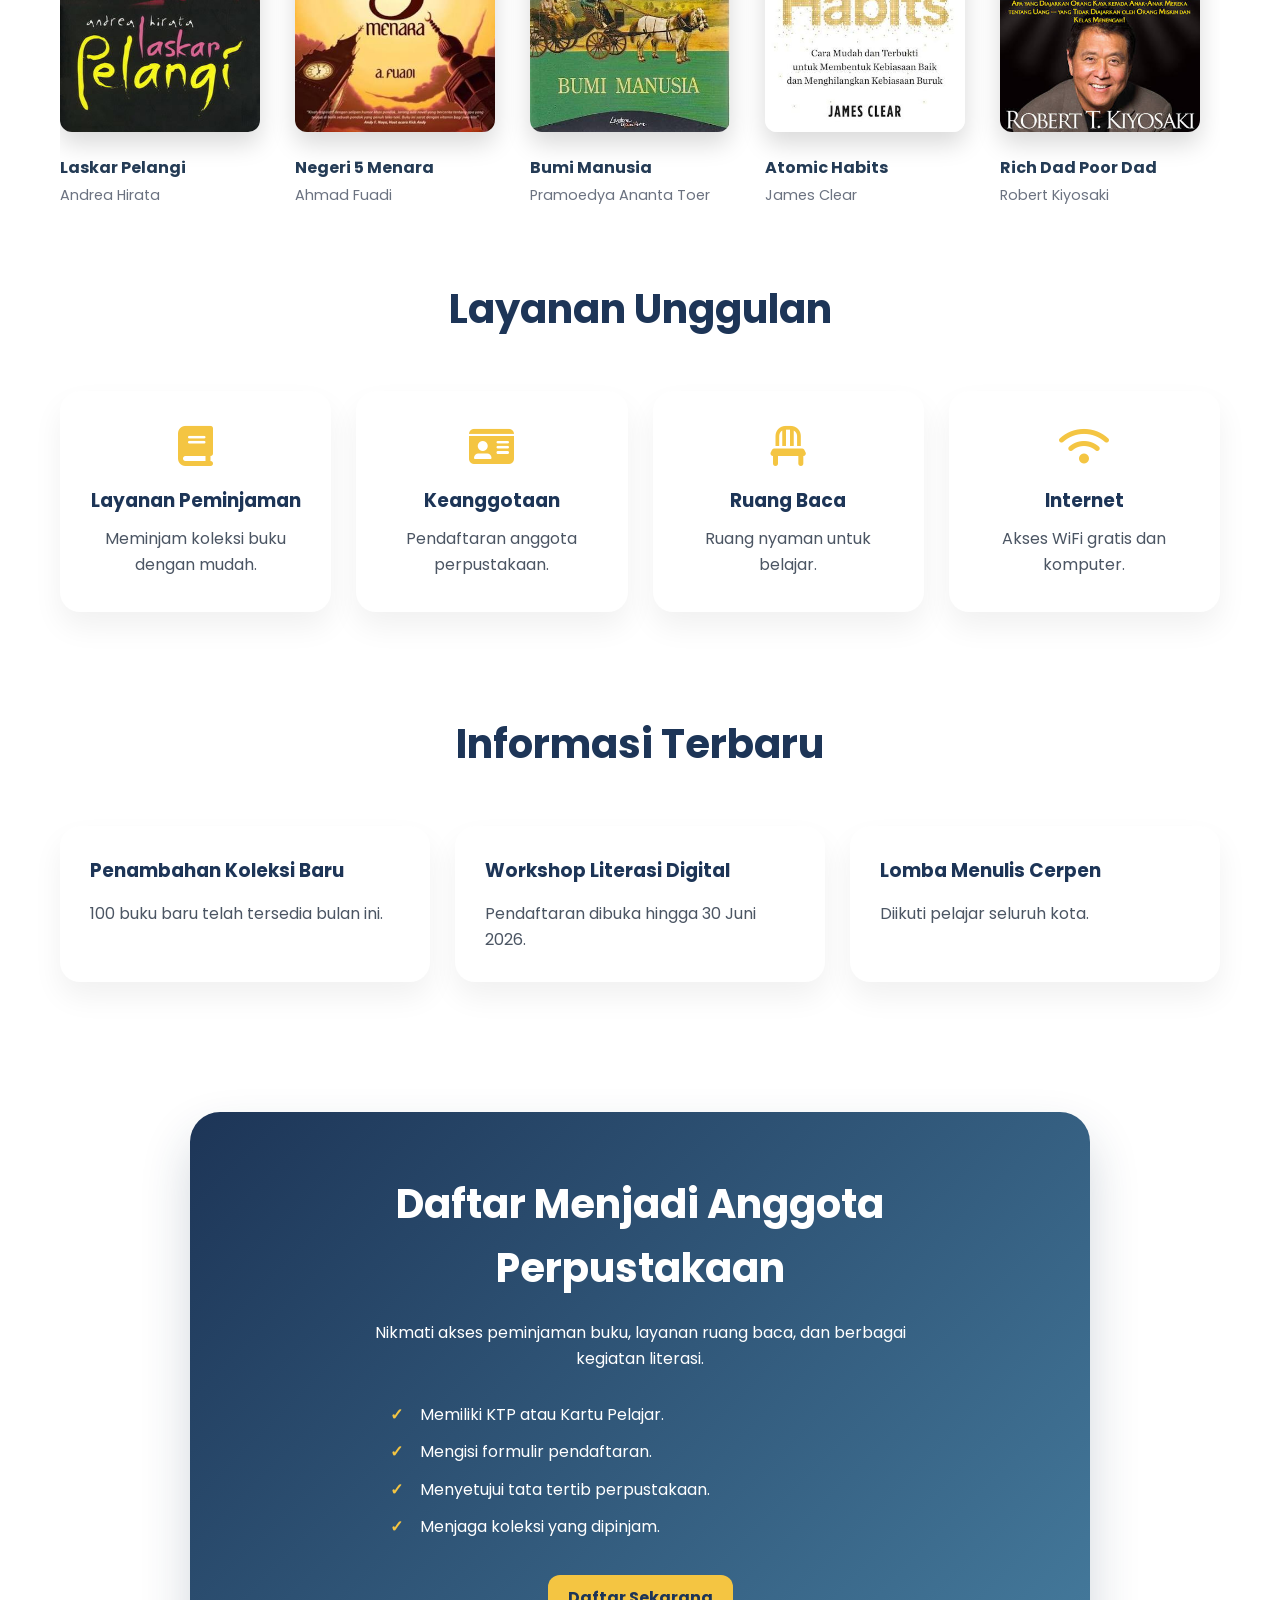
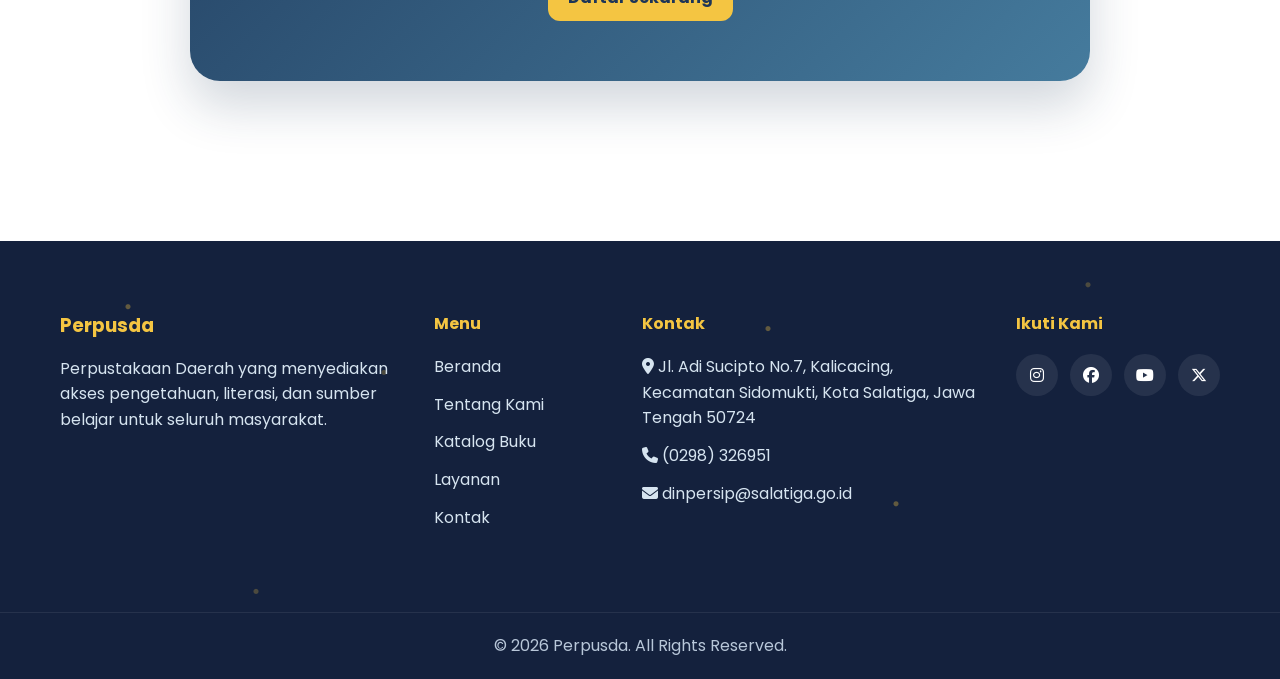
==== commit b719de0f: "mengganti url home menjadi index" ====
--- a/index.html
+++ b/index.html
@@ -16,13 +16,13 @@
     <!-- Navbar -->
     <header>
       <nav class="navbar">
-        <a href="home.html" class="logo">
+        <a href="index.html" class="logo">
           <i class="fa-solid fa-book-open"></i>
           Perpusda
         </a>
 
         <ul class="nav-links">
-          <li><a href="home.html" class="active">Beranda</a></li>
+          <li><a href="index.html" class="active">Beranda</a></li>
           <li><a href="tentang.html">Tentang Kami</a></li>
           <li><a href="katalog.html">Katalog Buku</a></li>
           <li><a href="layanan.html">Layanan</a></li>
@@ -347,7 +347,7 @@
 
         <div class="footer-links">
           <h4>Menu</h4>
-          <a href="home.html">Beranda</a>
+          <a href="index.html">Beranda</a>
           <a href="tentang.html">Tentang Kami</a>
           <a href="katalog.html">Katalog Buku</a>
           <a href="layanan.html">Layanan</a>
